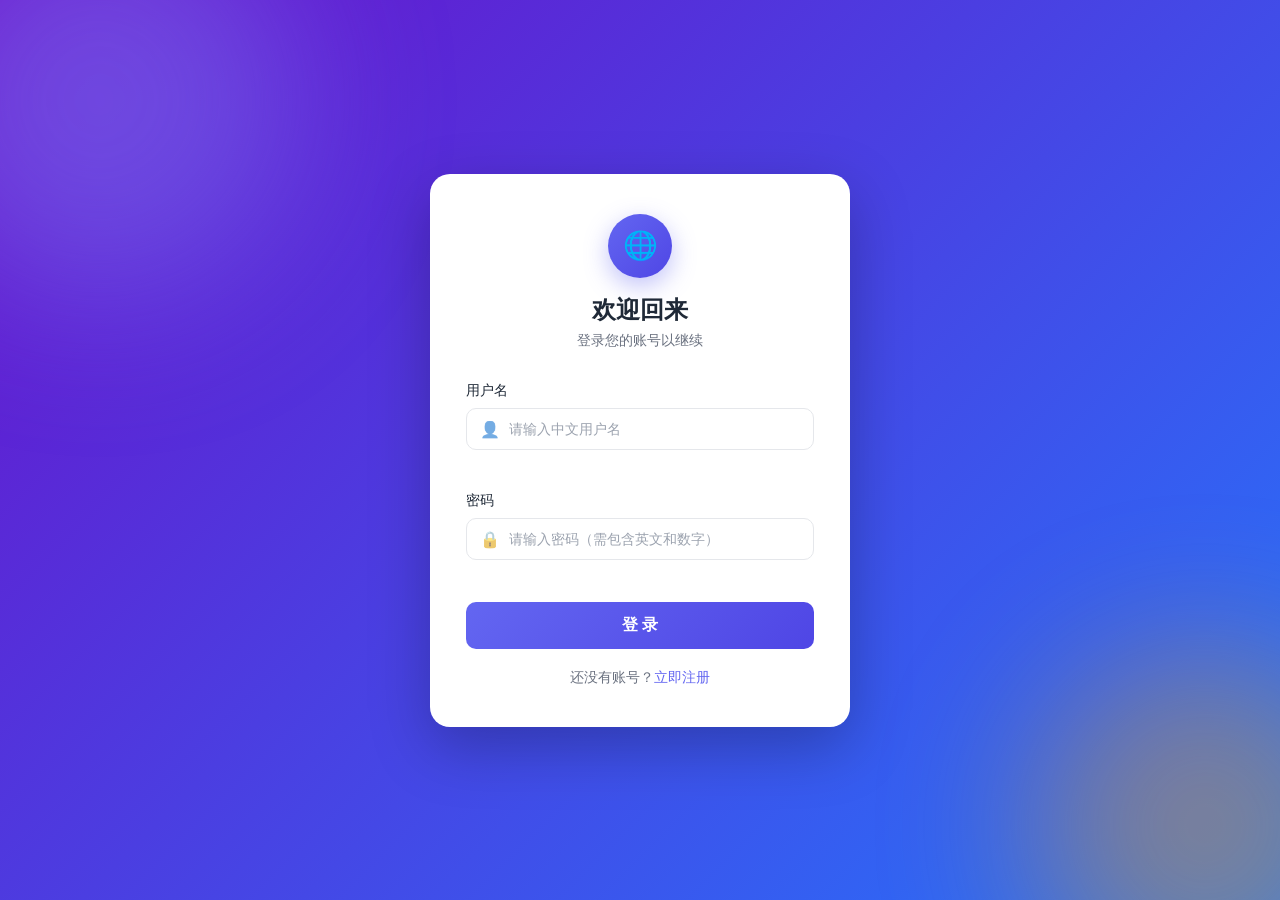
==== front_end/login/login.html @ d883e018 "完成登录界面" ====
<!DOCTYPE html>
<html lang="zh-CN">
<head>
  <meta charset="UTF-8">
  <meta name="viewport" content="width=device-width, initial-scale=1.0">
  <title>登录 - 欢迎回来</title>
  <style>
    /* ============ 全局重置与基础样式 ============ */
    * {
      margin: 0;
      padding: 0;
      box-sizing: border-box;
    }

    :root {
      --primary-color: #6366f1;
      --primary-dark: #4f46e5;
      --primary-light: #818cf8;
      --text-color: #1f2937;
      --text-muted: #6b7280;
      --border-color: #e5e7eb;
      --error-color: #ef4444;
      --success-color: #10b981;
      --bg-gradient-start: #6a11cb;
      --bg-gradient-end: #2575fc;
      --white: #ffffff;
      --shadow: 0 20px 60px rgba(0, 0, 0, 0.25);
    }

    body {
      font-family: -apple-system, BlinkMacSystemFont, 'Segoe UI', Roboto,
        'Helvetica Neue', Arial, 'PingFang SC', 'Hiragino Sans GB',
        'Microsoft YaHei', sans-serif;
      background: linear-gradient(
        135deg,
        var(--bg-gradient-start),
        var(--bg-gradient-end)
      );
      min-height: 100vh;
      display: flex;
      justify-content: center;
      align-items: center;
      padding: 20px;
      color: var(--text-color);
    }

    body::before,
    body::after {
      content: '';
      position: fixed;
      border-radius: 50%;
      filter: blur(80px);
      opacity: 0.4;
      z-index: 0;
    }

    body::before {
      width: 400px;
      height: 400px;
      background: var(--primary-light);
      top: -100px;
      left: -100px;
    }

    body::after {
      width: 350px;
      height: 350px;
      background: #f59e0b;
      bottom: -100px;
      right: -100px;
    }

    .login-container {
      position: relative;
      z-index: 1;
      width: 100%;
      max-width: 420px;
    }

    .login-card {
      background: var(--white);
      border-radius: 20px;
      box-shadow: var(--shadow);
      padding: 40px 36px;
      animation: fadeInUp 0.6s ease-out;
    }

    @keyframes fadeInUp {
      from {
        opacity: 0;
        transform: translateY(30px);
      }
      to {
        opacity: 1;
        transform: translateY(0);
      }
    }

    .brand {
      text-align: center;
      margin-bottom: 32px;
    }

    .logo {
      width: 64px;
      height: 64px;
      margin: 0 auto 16px;
      background: linear-gradient(
        135deg,
        var(--primary-color),
        var(--primary-dark)
      );
      border-radius: 50%;
      display: flex;
      justify-content: center;
      align-items: center;
      font-size: 28px;
      box-shadow: 0 8px 24px rgba(99, 102, 241, 0.4);
    }

    .brand h1 {
      font-size: 24px;
      font-weight: 700;
      color: var(--text-color);
      margin-bottom: 6px;
    }

    .brand p {
      color: var(--text-muted);
      font-size: 14px;
    }

    .form-group {
      margin-bottom: 18px;
    }

    .form-group label {
      display: block;
      margin-bottom: 8px;
      font-size: 14px;
      font-weight: 500;
      color: var(--text-color);
    }

    .input-wrapper {
      position: relative;
    }

    .input-icon {
      position: absolute;
      left: 14px;
      top: 50%;
      transform: translateY(-50%);
      font-size: 16px;
      opacity: 0.6;
      pointer-events: none;
    }

    .input-wrapper input {
      width: 100%;
      padding: 12px 44px 12px 42px;
      font-size: 14px;
      border: 1.5px solid var(--border-color);
      border-radius: 10px;
      transition: border-color 0.3s, box-shadow 0.3s;
      outline: none;
      color: var(--text-color);
    }

    .input-wrapper input::placeholder {
      color: #9ca3af;
    }

    .input-wrapper input:focus {
      border-color: var(--primary-color);
      box-shadow: 0 0 0 3px rgba(99, 102, 241, 0.15);
    }

    .input-wrapper input.error {
      border-color: var(--error-color);
    }

    .error-message {
      display: block;
      min-height: 18px;
      margin-top: 6px;
      font-size: 12px;
      color: var(--error-color);
    }

    .submit-btn {
      width: 100%;
      padding: 13px;
      background: linear-gradient(
        135deg,
        var(--primary-color),
        var(--primary-dark)
      );
      color: var(--white);
      border: none;
      border-radius: 10px;
      font-size: 16px;
      font-weight: 600;
      cursor: pointer;
      transition: transform 0.2s, box-shadow 0.3s;
      position: relative;
    }

    .submit-btn:hover {
      box-shadow: 0 8px 24px rgba(99, 102, 241, 0.45);
      transform: translateY(-2px);
    }

    .toast {
      position: fixed;
      top: 20px;
      left: 50%;
      transform: translateX(-50%) translateY(-100%);
      background: var(--text-color);
      color: var(--white);
      padding: 12px 24px;
      border-radius: 8px;
      font-size: 14px;
      z-index: 1000;
      transition: transform 0.4s ease, opacity 0.4s ease;
      opacity: 0;
      box-shadow: 0 8px 24px rgba(0, 0, 0, 0.2);
      max-width: 90%;
      text-align: center;
    }

    .toast.show {
      transform: translateX(-50%) translateY(0);
      opacity: 1;
    }

    .toast.success {
      background: var(--success-color);
    }

    .toast.error {
      background: var(--error-color);
    }

    .register-link {
      text-align: center;
      font-size: 14px;
      color: var(--text-muted);
      margin-top: 20px;
    }

    .register-link a {
      color: var(--primary-color);
      text-decoration: none;
      font-weight: 500;
    }

    .register-link a:hover {
      text-decoration: underline;
    }

    @media (max-width: 480px) {
      .login-card {
        padding: 30px 24px;
      }
    }
  </style>
</head>
<body>
  <div class="login-container">
    <div class="login-card">
      <!-- 品牌区域 -->
      <div class="brand">
        <div class="logo">🌐</div>
        <h1>欢迎回来</h1>
        <p>登录您的账号以继续</p>
      </div>

      <!-- 登录表单 -->
      <form id="loginForm" class="login-form" novalidate>
        <!-- 用户名（必须为中文） -->
        <div class="form-group">
          <label for="username">用户名</label>
          <div class="input-wrapper">
            <span class="input-icon">👤</span>
            <input
              type="text"
              id="username"
              name="username"
              placeholder="请输入中文用户名"
              autocomplete="username"
              required
            >
          </div>
          <small class="error-message" id="usernameError"></small>
        </div>

        <!-- 密码（必须包含英文与数字） -->
        <div class="form-group">
          <label for="password">密码</label>
          <div class="input-wrapper">
            <span class="input-icon">🔒</span>
            <input
              type="password"
              id="password"
              name="password"
              placeholder="请输入密码（需包含英文和数字）"
              autocomplete="current-password"
              required
            >
          </div>
          <small class="error-message" id="passwordError"></small>
        </div>

        <button type="submit" class="submit-btn" id="submitBtn">登 录</button>
      </form>

      <p class="register-link">
        还没有账号？<a href="#">立即注册</a>
      </p>
    </div>
  </div>

  <!-- 提示消息 Toast -->
  <div class="toast" id="toast"></div>

  <script src="login.js"></script>
</body>
</html>
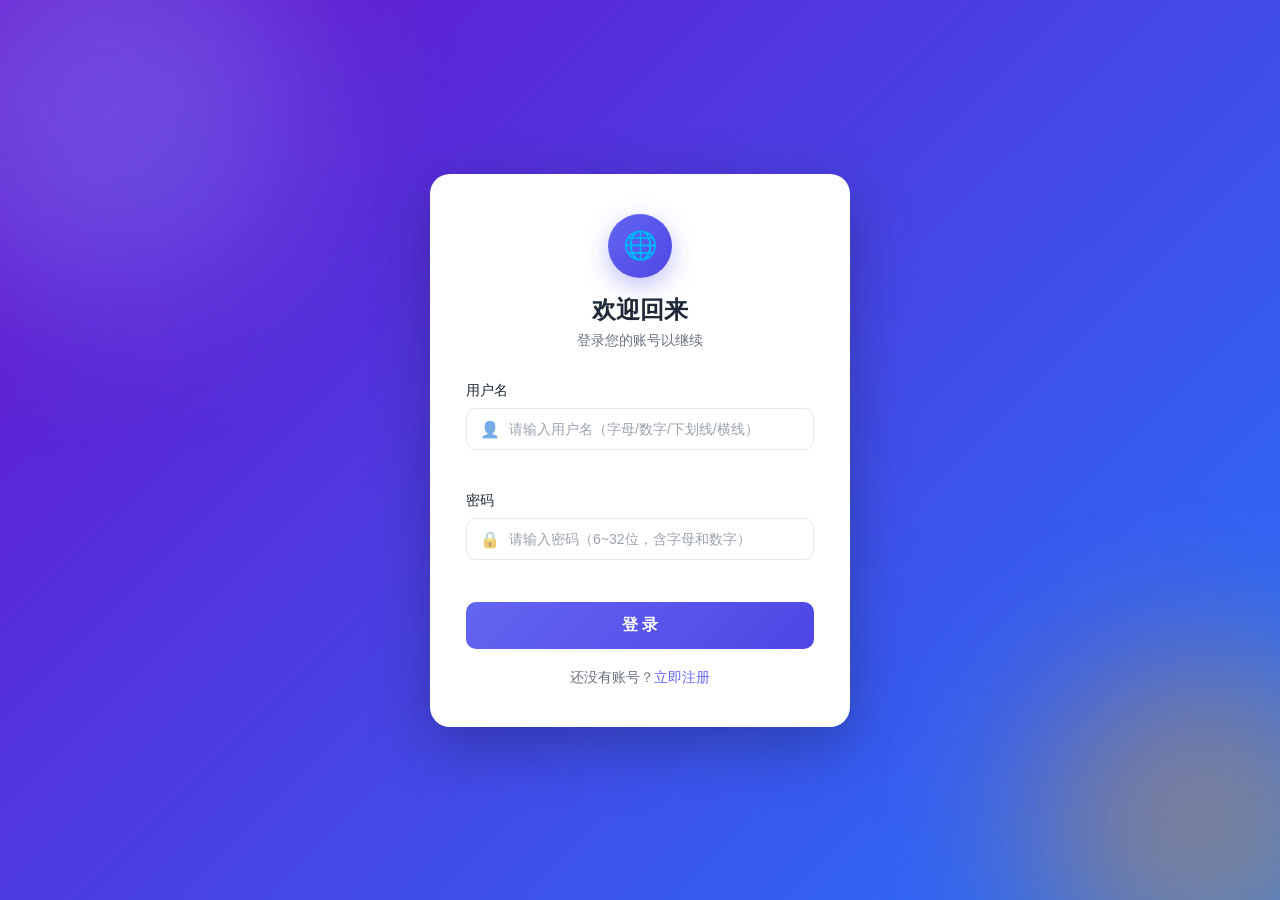
==== commit 9ac35c2d: "完成前端登录页面改造与开发" ====
--- a/front_end/login/login.html
+++ b/front_end/login/login.html
@@ -278,7 +278,7 @@
 
       <!-- 登录表单 -->
       <form id="loginForm" class="login-form" novalidate>
-        <!-- 用户名（必须为中文） -->
+        <!-- 用户名（3~64位，字母/数字/下划线/横线） -->
         <div class="form-group">
           <label for="username">用户名</label>
           <div class="input-wrapper">
@@ -287,7 +287,7 @@
               type="text"
               id="username"
               name="username"
-              placeholder="请输入中文用户名"
+              placeholder="请输入用户名（字母/数字/下划线/横线）"
               autocomplete="username"
               required
             >
@@ -295,7 +295,7 @@
           <small class="error-message" id="usernameError"></small>
         </div>
 
-        <!-- 密码（必须包含英文与数字） -->
+        <!-- 密码（6~32位，需包含英文和数字） -->
         <div class="form-group">
           <label for="password">密码</label>
           <div class="input-wrapper">
@@ -304,7 +304,7 @@
               type="password"
               id="password"
               name="password"
-              placeholder="请输入密码（需包含英文和数字）"
+              placeholder="请输入密码（6~32位，含字母和数字）"
               autocomplete="current-password"
               required
             >
